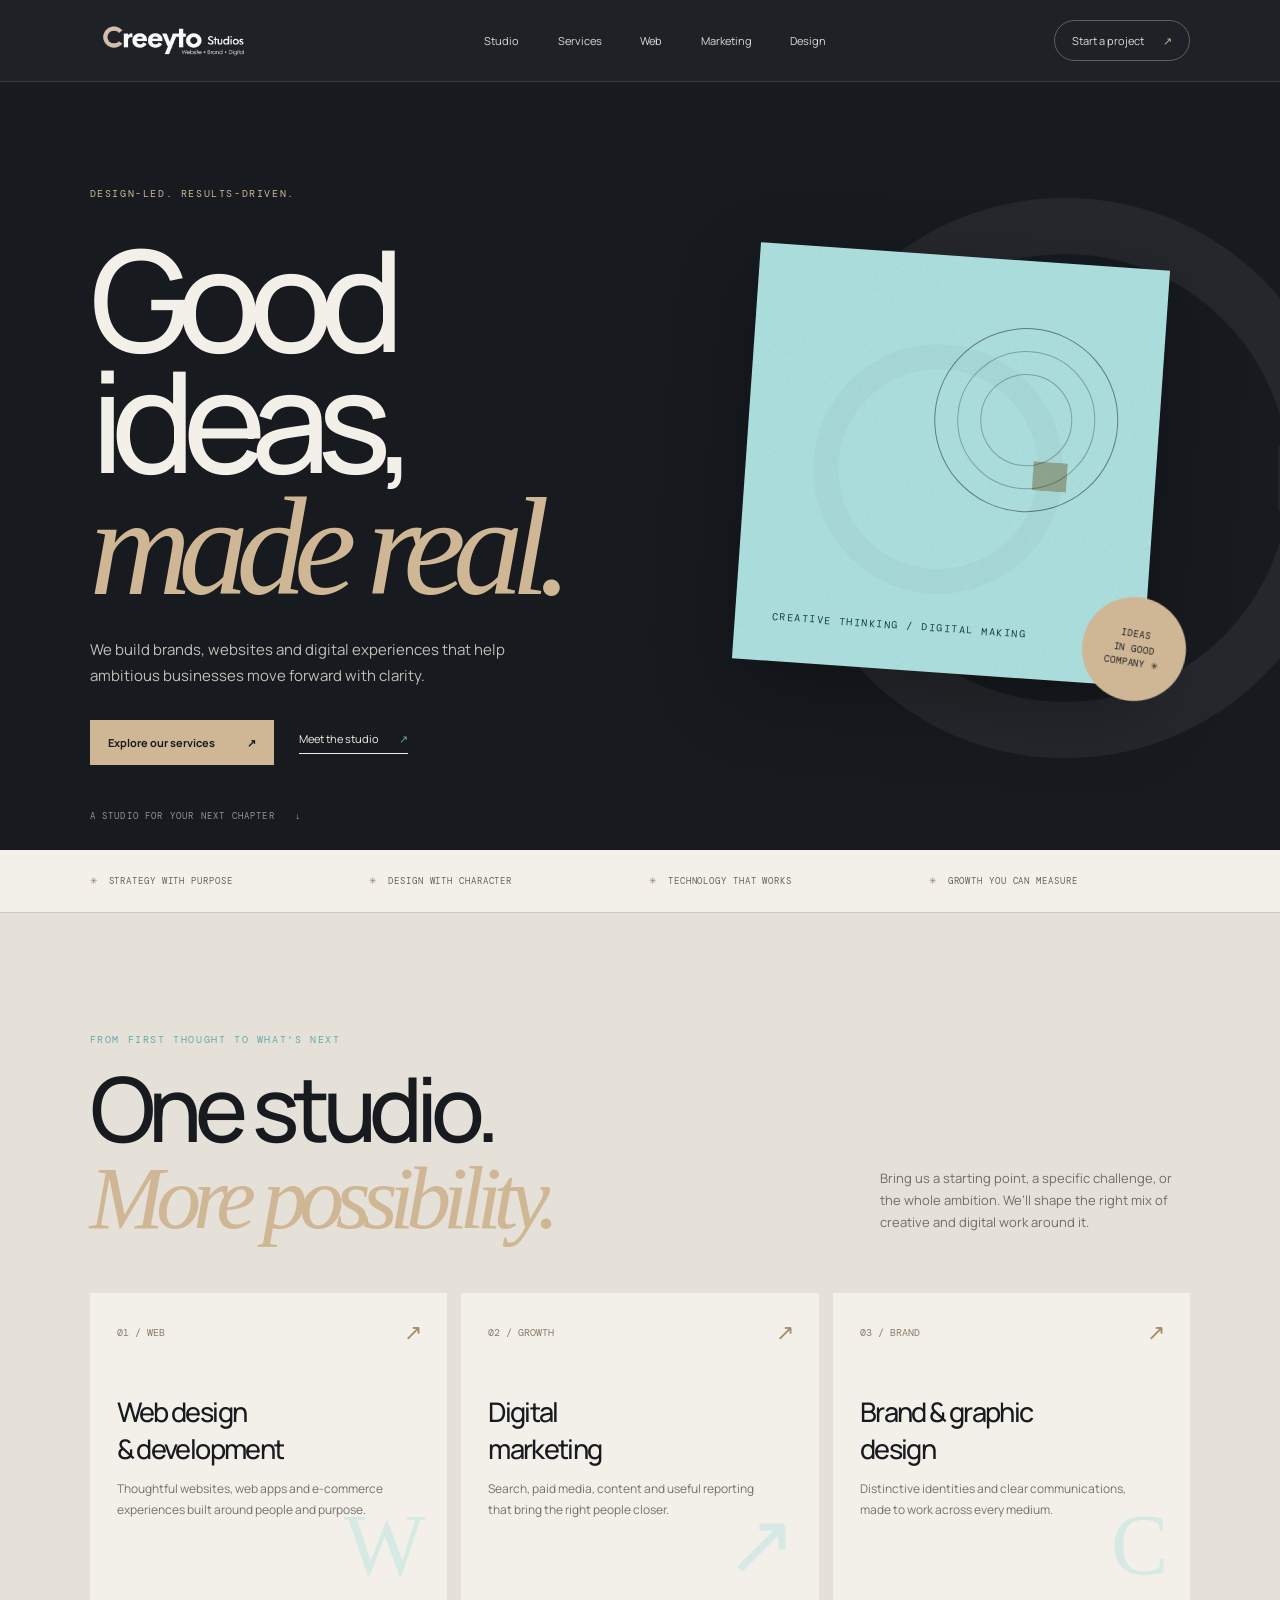
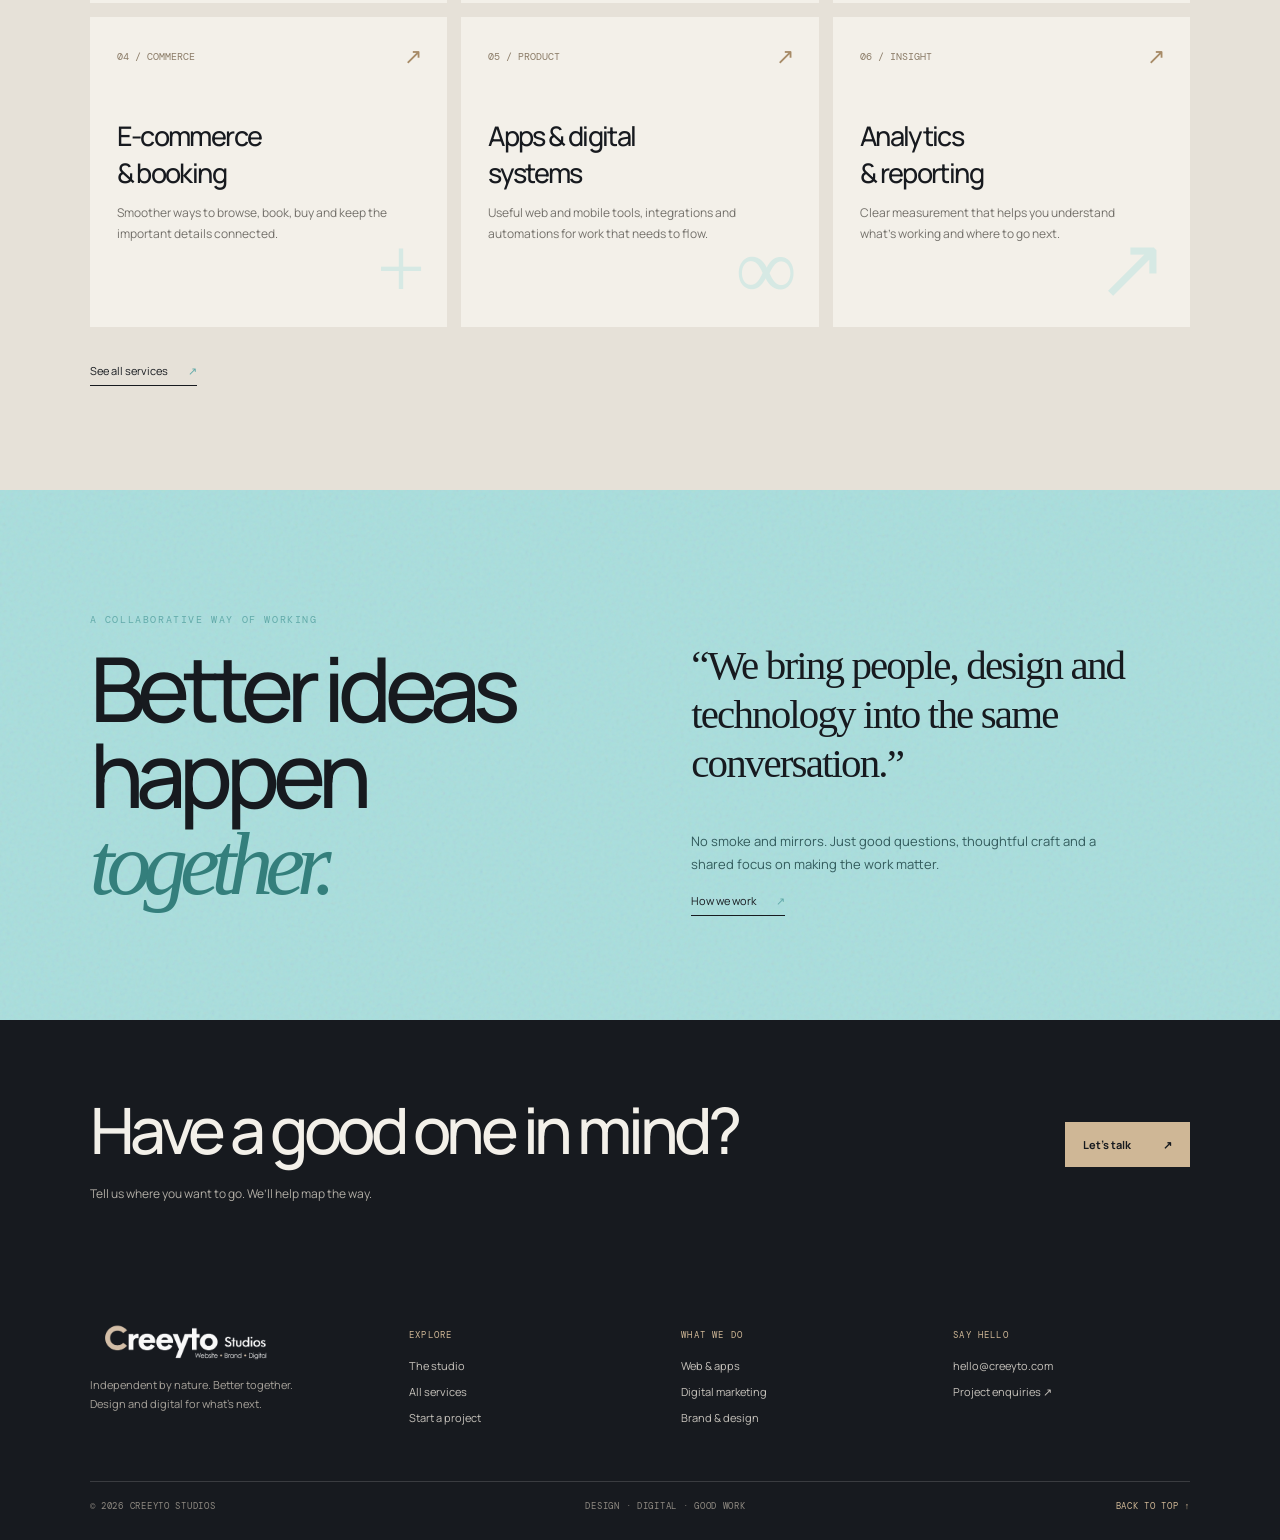
==== index.html @ 659b26ed "Add Creeyto multipage website" ====
<!doctype html>
<html lang="en">
<head>
  <meta charset="utf-8"><meta name="viewport" content="width=device-width, initial-scale=1"><meta name="theme-color" content="#171a1f">
  <meta name="description" content="Creeyto is an independent design and digital studio building brands, websites, apps and growth systems.">
  <title>Creeyto Studios — Design and digital, thoughtfully made</title>
  <link rel="stylesheet" href="site.css"><script src="site.js" defer></script>
</head>
<body>
  <header class="site-header">
    <a class="brand" href="index.html" aria-label="Creeyto Studios home"><img src="creeyto-wordmark.png" alt="Creeyto Studios — Website, Brand, Digital"></a>
    <nav class="desktop-nav" aria-label="Main navigation"><a href="studio.html">Studio</a><a href="services.html">Services</a><a href="web-design.html">Web</a><a href="digital-marketing.html">Marketing</a><a href="graphic-design.html">Design</a></nav>
    <a class="header-cta" href="contact.html">Start a project <span>↗</span></a>
    <button class="menu-toggle" aria-label="Open navigation" aria-expanded="false"><span></span><span></span></button>
  </header>
  <nav class="mobile-menu" aria-label="Mobile navigation" aria-hidden="true"><a href="studio.html">Studio <span>01</span></a><a href="services.html">Services <span>02</span></a><a href="web-design.html">Web <span>03</span></a><a href="digital-marketing.html">Marketing <span>04</span></a><a href="graphic-design.html">Design <span>05</span></a><a href="contact.html">Contact <span>↗</span></a></nav>
  <main>
    <section class="hero">
      <div class="hero-watermark" aria-hidden="true"><img src="creeyto-mark-crop.png" alt=""></div>
      <div class="hero-grid">
        <div class="reveal"><p class="eyebrow light">DESIGN-LED. RESULTS-DRIVEN.</p><h1>Good ideas,<br><em>made real.</em></h1><p class="hero-copy">We build brands, websites and digital experiences that help ambitious businesses move forward with clarity.</p><div class="hero-actions"><a class="button" href="services.html">Explore our services <span>↗</span></a><a class="text-link" href="studio.html">Meet the studio <span>↗</span></a></div></div>
        <div class="hero-art reveal" aria-label="Creeyto brand mark on a turquoise textured field"><div class="paper-card texture"><div class="paper-orbit"></div><img class="mark" src="creeyto-mark-crop.png" alt=""><span class="paper-caption">CREATIVE THINKING / DIGITAL MAKING</span></div><div class="hero-stamp">IDEAS<br>IN GOOD<br>COMPANY ✳</div></div>
      </div>
      <div class="scroll-note">A STUDIO FOR YOUR NEXT CHAPTER <span>↓</span></div>
    </section>
    <div class="trust-strip"><span>Strategy with purpose</span><span>Design with character</span><span>Technology that works</span><span>Growth you can measure</span></div>
    <section class="section services-preview">
      <div class="section-head reveal"><div><p class="eyebrow">FROM FIRST THOUGHT TO WHAT'S NEXT</p><h2 class="section-title">One studio.<br><em>More possibility.</em></h2></div><p>Bring us a starting point, a specific challenge, or the whole ambition. We’ll shape the right mix of creative and digital work around it.</p></div>
      <div class="service-cards">
        <a class="service-card reveal" href="web-design.html"><span class="number">01 / WEB</span><span class="arrow">↗</span><h3>Web design<br>&amp; development</h3><p>Thoughtful websites, web apps and e-commerce experiences built around people and purpose.</p><span class="mini-icon">W</span></a>
        <a class="service-card reveal" href="digital-marketing.html"><span class="number">02 / GROWTH</span><span class="arrow">↗</span><h3>Digital<br>marketing</h3><p>Search, paid media, content and useful reporting that bring the right people closer.</p><span class="mini-icon">↗</span></a>
        <a class="service-card reveal" href="graphic-design.html"><span class="number">03 / BRAND</span><span class="arrow">↗</span><h3>Brand &amp; graphic<br>design</h3><p>Distinctive identities and clear communications, made to work across every medium.</p><span class="mini-icon">C</span></a>
        <a class="service-card reveal" href="services.html#commerce"><span class="number">04 / COMMERCE</span><span class="arrow">↗</span><h3>E-commerce<br>&amp; booking</h3><p>Smoother ways to browse, book, buy and keep the important details connected.</p><span class="mini-icon">+</span></a>
        <a class="service-card reveal" href="services.html#apps"><span class="number">05 / PRODUCT</span><span class="arrow">↗</span><h3>Apps &amp; digital<br>systems</h3><p>Useful web and mobile tools, integrations and automations for work that needs to flow.</p><span class="mini-icon">∞</span></a>
        <a class="service-card reveal" href="services.html#analytics"><span class="number">06 / INSIGHT</span><span class="arrow">↗</span><h3>Analytics<br>&amp; reporting</h3><p>Clear measurement that helps you understand what’s working and where to go next.</p><span class="mini-icon">↗</span></a>
      </div>
      <div style="margin-top:32px"><a class="text-link" href="services.html">See all services <span>↗</span></a></div>
    </section>
    <section class="section aqua-band texture"><div class="shell band-grid"><div class="reveal"><p class="eyebrow">A COLLABORATIVE WAY OF WORKING</p><h2 class="section-title">Better ideas<br>happen <em>together.</em></h2></div><div class="reveal"><p class="band-quote">“We bring people, design and technology into the same conversation.”</p><p class="band-note">No smoke and mirrors. Just good questions, thoughtful craft and a shared focus on making the work matter.</p><a class="text-link" href="studio.html">How we work <span>↗</span></a></div></div></section>
    <section class="callout"><div><h2>Have a good one in mind?</h2><p>Tell us where you want to go. We’ll help map the way.</p></div><a class="button" href="contact.html">Let’s talk <span>↗</span></a></section>
  </main>
  <footer class="site-footer"><div class="footer-top"><div class="footer-brand"><a href="index.html"><img src="creeyto-wordmark.png" alt="Creeyto Studios"></a><p>Independent by nature. Better together. Design and digital for what’s next.</p></div><div class="footer-col"><h4>EXPLORE</h4><a href="studio.html">The studio</a><a href="services.html">All services</a><a href="contact.html">Start a project</a></div><div class="footer-col"><h4>WHAT WE DO</h4><a href="web-design.html">Web &amp; apps</a><a href="digital-marketing.html">Digital marketing</a><a href="graphic-design.html">Brand &amp; design</a></div><div class="footer-col"><h4>SAY HELLO</h4><a href="mailto:hello@creeyto.com">hello@creeyto.com</a><a href="contact.html">Project enquiries ↗</a></div></div><div class="footer-bottom"><span>© <span data-year></span> CREEYTO STUDIOS</span><span>DESIGN · DIGITAL · GOOD WORK</span><a href="#top" onclick="window.scrollTo({top:0,behavior:'smooth'});return false">BACK TO TOP ↑</a></div></footer>
</body>
</html>
---- site.css ----
@import url('https://fonts.googleapis.com/css2?family=DM+Mono:wght@400;500&family=Manrope:wght@400;500;600;700;800&display=swap');
:root{--ink:#171a1f;--sand:#cfb796;--aqua:#a9dedd;--aqua-deep:#62aaa9;--paper:#f3f0e9;--paper-dark:#e6e1d8;--muted:#858178;--line:rgba(23,26,31,.18);--display:'Neue Einstellung','Century Gothic',Gotham,Manrope,sans-serif;--mono:'DM Mono',monospace}
*{box-sizing:border-box}html{scroll-behavior:smooth}body{margin:0;background:var(--paper);color:var(--ink);font-family:var(--display);font-size:15px;-webkit-font-smoothing:antialiased}a{color:inherit;text-decoration:none}button,input,textarea,select{font:inherit}img{max-width:100%}.shell{width:min(1320px,86vw);margin:auto}.site-header{height:82px;padding:0 7vw;display:flex;align-items:center;justify-content:space-between;position:sticky;top:0;z-index:40;background:rgba(23,26,31,.97);color:var(--paper);border-bottom:1px solid rgba(255,255,255,.12);backdrop-filter:blur(14px)}.brand{display:flex;align-items:center;mix-blend-mode:screen}.brand img{display:block;width:clamp(140px,13vw,182px);height:auto}.desktop-nav{display:flex;gap:clamp(18px,3vw,44px);align-items:center}.desktop-nav a,.header-cta{font-size:11px;color:#dedbd4;transition:color .2s}.desktop-nav a:hover,.desktop-nav a[aria-current=page],.header-cta:hover{color:var(--aqua)}.header-cta{border:1px solid rgba(255,255,255,.28);border-radius:30px;padding:12px 17px}.header-cta span{color:var(--sand);margin-left:17px}.menu-toggle{display:none;border:0;background:none;color:white}.menu-toggle span{display:block;width:21px;height:1px;background:white;margin:6px}.mobile-menu{display:none}.eyebrow{font:10px var(--mono);letter-spacing:.16em;text-transform:uppercase;color:var(--aqua-deep)}.eyebrow.light{color:var(--sand)}.hero{min-height:740px;position:relative;overflow:hidden;background:var(--ink);color:var(--paper);display:grid;align-items:center;padding:95px 7vw 85px}.hero-grid{width:min(1320px,100%);margin:auto;display:grid;grid-template-columns:1.08fr .92fr;align-items:center;gap:4vw;position:relative;z-index:2}.hero h1{font-size:clamp(76px,11vw,150px);line-height:.86;letter-spacing:-.095em;font-weight:500;margin:38px 0 30px}.hero h1 em,.page-hero h1 em,.section-title em{font-family:Georgia,serif;font-weight:400;color:var(--sand);letter-spacing:-.09em}.hero-copy{max-width:455px;color:#c2beb7;font-size:15px;line-height:1.7}.hero-actions{display:flex;align-items:center;gap:25px;margin-top:32px}.button{display:inline-flex;align-items:center;justify-content:space-between;gap:32px;background:var(--sand);color:var(--ink);padding:15px 18px;font-size:11px;font-weight:700;transition:transform .25s,background .25s}.button:hover{transform:translateY(-3px);background:#ddc8aa}.button.dark{background:var(--ink);color:white}.button.dark:hover{background:#303840}.text-link{font-size:11px;border-bottom:1px solid currentColor;padding-bottom:7px}.text-link span{margin-left:18px;color:var(--aqua-deep)}.hero-art{height:490px;position:relative;display:grid;place-items:center}.paper-card{position:absolute;inset:6% 7% 9% 8%;background:var(--aqua);overflow:hidden;transform:rotate(4deg);box-shadow:0 28px 80px rgba(0,0,0,.28)}.paper-card:before,.texture:before{content:"";position:absolute;inset:0;pointer-events:none;opacity:.25;background-image:url("data:image/svg+xml,%3Csvg viewBox='0 0 180 180' xmlns='http://www.w3.org/2000/svg'%3E%3Cfilter id='n'%3E%3CfeTurbulence type='fractalNoise' baseFrequency='.78' numOctaves='4' stitchTiles='stitch'/%3E%3C/filter%3E%3Crect width='100%25' height='100%25' filter='url(%23n)' opacity='.4'/%3E%3C/svg%3E")}.paper-card .mark{position:absolute;width:76%;top:14%;left:11%;opacity:.92;mix-blend-mode:multiply}.paper-card .paper-caption{position:absolute;bottom:9%;left:9%;font:10px var(--mono);letter-spacing:.15em;color:#153d42}.paper-orbit{position:absolute;right:10%;top:16%;width:45%;aspect-ratio:1;border:1px solid rgba(23,26,31,.5);border-radius:50%}.paper-orbit:before,.paper-orbit:after{content:"";position:absolute;inset:12%;border:1px solid rgba(23,26,31,.3);border-radius:50%}.paper-orbit:after{inset:25%}.hero-stamp{position:absolute;right:1%;bottom:3%;background:var(--sand);color:var(--ink);width:104px;height:104px;border-radius:50%;display:grid;place-items:center;text-align:center;font:9px/1.6 var(--mono);letter-spacing:.09em;transform:rotate(9deg)}.hero-watermark{position:absolute;right:-12%;top:6%;width:min(56vw,700px);opacity:.06;mix-blend-mode:screen;pointer-events:none}.hero-watermark img{width:100%;display:block}.scroll-note{position:absolute;bottom:28px;left:7vw;font:9px var(--mono);letter-spacing:.13em;color:#96938c}.scroll-note span{color:var(--sand);margin-left:14px}.trust-strip{display:grid;grid-template-columns:repeat(4,1fr);border-bottom:1px solid var(--line);background:var(--paper);padding:25px 7vw;gap:18px}.trust-strip span{font:9px var(--mono);letter-spacing:.1em;text-transform:uppercase;color:#66635d}.trust-strip span:before{content:"✳";color:#9a7b58;margin-right:10px}.section{padding:110px 7vw}.section-head{display:flex;align-items:end;justify-content:space-between;gap:30px;margin-bottom:52px}.section-title{font-size:clamp(48px,7vw,92px);line-height:.96;letter-spacing:-.08em;font-weight:500;margin:19px 0 0}.section-head>p{max-width:310px;color:#706d66;font-size:13px;line-height:1.7;margin:0 0 8px}.services-preview{background:var(--paper-dark)}.service-cards{display:grid;grid-template-columns:repeat(3,1fr);gap:14px}.service-card{min-height:310px;padding:27px;background:var(--paper);position:relative;overflow:hidden;transition:transform .3s,background .3s}.service-card:hover{transform:translateY(-6px);background:#fff}.service-card .number{font:10px var(--mono);color:#8b7c68}.service-card h3{font-size:27px;font-weight:500;letter-spacing:-.06em;margin:52px 0 12px}.service-card p{font-size:12px;line-height:1.7;color:#74716b;max-width:280px}.service-card .arrow{position:absolute;right:25px;top:24px;font-size:22px;color:#a78b67}.service-card .mini-icon{position:absolute;right:22px;bottom:15px;font:86px Georgia,serif;color:rgba(169,222,221,.4);line-height:1}.aqua-band{background:var(--aqua);position:relative;overflow:hidden}.aqua-band.texture{isolation:isolate}.aqua-band .section-title em{color:#347f7c}.aqua-band .band-grid{display:grid;grid-template-columns:1fr 1fr;gap:8vw;align-items:center}.band-quote{font:clamp(24px,3.2vw,43px)/1.2 Georgia,serif;max-width:570px;letter-spacing:-.045em}.band-note{font-size:13px;line-height:1.8;max-width:420px;color:#325b5c}.page-hero{background:var(--ink);color:var(--paper);padding:105px 7vw 100px;position:relative;overflow:hidden}.page-hero-inner{width:min(1320px,100%);margin:auto;position:relative;z-index:2}.page-hero h1{font-size:clamp(58px,9vw,116px);line-height:.9;letter-spacing:-.09em;font-weight:500;margin:28px 0 26px;max-width:1000px}.page-hero p{max-width:590px;color:#c4c0b9;font-size:15px;line-height:1.75}.page-hero .hero-watermark{width:37vw;right:-5%;top:-12%}.page-hero .hero-watermark img{opacity:1}.crumb{font:9px var(--mono);letter-spacing:.1em;color:#aaa59d;margin-top:38px}.crumb a{color:var(--aqua)}.feature-grid{display:grid;grid-template-columns:1fr 1fr;gap:7vw;align-items:start}.feature-grid h2{font-size:clamp(35px,5vw,64px);font-weight:500;line-height:1;letter-spacing:-.075em;margin:0}.body-copy{font-size:14px;line-height:1.85;color:#64615b}.body-copy p{margin:0 0 19px}.values{display:grid;grid-template-columns:repeat(3,1fr);border-top:1px solid var(--line);margin-top:52px}.value{padding:22px 22px 10px 0}.value strong{display:block;font-size:20px;font-weight:500;letter-spacing:-.04em;margin-bottom:10px}.value p{font-size:11px;line-height:1.7;color:#77736d;margin:0}.service-index{border-top:1px solid var(--line)}.service-index-row{display:grid;grid-template-columns:60px 1fr 1fr 35px;gap:20px;align-items:center;padding:27px 0;border-bottom:1px solid var(--line);transition:padding .25s}.service-index-row:hover{padding-left:10px}.service-index-row .num{font:10px var(--mono);color:#99866b}.service-index-row h3{font-weight:500;font-size:28px;letter-spacing:-.06em;margin:0}.service-index-row p{font-size:11px;line-height:1.6;color:#77736c;max-width:300px;margin:0}.service-index-row .arrow{font-size:20px;color:#a78b67}.detail-grid{display:grid;grid-template-columns:1fr 1fr;gap:8vw}.detail-list{list-style:none;padding:0;margin:0;border-top:1px solid var(--line)}.detail-list li{display:flex;justify-content:space-between;gap:20px;padding:17px 0;border-bottom:1px solid var(--line);font-size:13px}.detail-list li span:last-child{color:#9c8467}.callout{background:var(--ink);color:var(--paper);padding:66px 7vw;display:flex;justify-content:space-between;align-items:center;gap:35px}.callout h2{font-size:clamp(34px,5vw,64px);font-weight:500;letter-spacing:-.07em;margin:0}.callout p{font-size:12px;color:#b1ada5;margin:12px 0 0}.contact-grid{display:grid;grid-template-columns:.8fr 1.2fr;gap:10vw}.contact-info h2{font-size:clamp(45px,6vw,76px);line-height:.95;letter-spacing:-.08em;font-weight:500;margin:28px 0}.contact-info p{font-size:13px;line-height:1.75;color:#706d66;max-width:360px}.contact-detail{display:block;padding:17px 0;border-top:1px solid var(--line);font-size:12px}.contact-detail small{display:block;font:9px var(--mono);color:#8c857a;letter-spacing:.1em;margin-bottom:8px}.contact-form{padding:35px;background:#fff}.form-row{display:grid;grid-template-columns:1fr 1fr;gap:20px}.contact-form label{display:block;font:9px var(--mono);letter-spacing:.1em;text-transform:uppercase;color:#77736b;margin-bottom:22px}.contact-form input,.contact-form textarea,.contact-form select{display:block;width:100%;border:0;border-bottom:1px solid #d5d0c7;background:transparent;border-radius:0;outline:0;padding:12px 0;color:var(--ink);font:13px var(--display);margin-top:7px}.contact-form input:focus,.contact-form textarea:focus,.contact-form select:focus{border-color:#4c9392}.contact-form textarea{resize:vertical}.contact-form .button{width:100%;border:0;cursor:pointer;margin-top:8px}.form-status{font-size:12px;min-height:16px;color:#3f7053}.form-status.error{color:#a44836}.form-hint{font:9px/1.6 var(--mono);color:#928b80;margin:13px 0 0}.site-footer{background:var(--ink);color:var(--paper);padding:56px 7vw 28px}.footer-top{display:grid;grid-template-columns:1.2fr 1fr 1fr 1fr;gap:35px;padding-bottom:45px}.footer-brand img{width:190px;mix-blend-mode:screen}.footer-brand p{font-size:11px;color:#a9a49c;line-height:1.7;max-width:220px}.footer-col h4{font:9px var(--mono);letter-spacing:.13em;color:var(--sand);font-weight:400;margin:5px 0 17px}.footer-col a{display:block;font-size:11px;color:#c8c4bd;margin:11px 0}.footer-col a:hover{color:var(--aqua)}.footer-bottom{display:flex;justify-content:space-between;border-top:1px solid rgba(255,255,255,.15);padding-top:18px;font:9px var(--mono);letter-spacing:.08em;color:#8f8a82}.footer-bottom a{color:var(--sand)}.reveal{opacity:0;transform:translateY(24px);transition:opacity .7s ease,transform .7s ease}.reveal.is-visible{opacity:1;transform:translateY(0)}.service-card:nth-child(2){transition-delay:.08s}.service-card:nth-child(3){transition-delay:.16s}.service-card:nth-child(4){transition-delay:.24s}.service-card:nth-child(5){transition-delay:.32s}.service-card:nth-child(6){transition-delay:.4s}
@media(max-width:850px){.desktop-nav,.header-cta{display:none}.menu-toggle{display:block;z-index:42}.mobile-menu{display:flex;position:fixed;inset:0;z-index:39;background:var(--ink);color:var(--paper);padding:100px 8vw 40px;flex-direction:column;justify-content:center;gap:0;transform:translateY(-105%);transition:transform .5s cubic-bezier(.77,0,.18,1)}.mobile-menu.open{transform:translateY(0)}.mobile-menu a{font-size:clamp(30px,8vw,51px);letter-spacing:-.06em;padding:15px 0;border-bottom:1px solid #393a3d}.mobile-menu a span{float:right;font:10px var(--mono);color:var(--sand);margin-top:13px}.hero{padding:80px 7vw 90px;min-height:900px;align-items:start}.hero-grid{grid-template-columns:1fr;gap:15px}.hero h1{font-size:clamp(74px,15vw,125px);margin:32px 0 23px}.hero-art{height:370px;width:min(600px,100%);margin:0 auto}.hero-copy{max-width:530px}.scroll-note{bottom:23px}.trust-strip{grid-template-columns:1fr 1fr}.section{padding:82px 7vw}.section-head{align-items:start;flex-direction:column;margin-bottom:34px}.section-head>p{max-width:500px}.service-cards{grid-template-columns:1fr 1fr}.service-card{min-height:280px}.aqua-band .band-grid,.feature-grid,.detail-grid,.contact-grid{grid-template-columns:1fr;gap:35px}.page-hero{padding:80px 7vw}.page-hero h1{font-size:clamp(58px,12vw,95px)}.service-index-row{grid-template-columns:35px 1fr 30px;gap:13px}.service-index-row p{grid-column:2;grid-row:2}.service-index-row .arrow{grid-column:3;grid-row:1}.values{gap:18px}.footer-top{grid-template-columns:1fr 1fr}.callout{align-items:flex-start;flex-direction:column}}
@media(max-width:520px){.site-header{height:70px;padding:0 6vw}.brand img{width:145px}.hero{min-height:840px;padding-top:77px}.hero h1{font-size:clamp(65px,15vw,88px)}.hero-art{height:295px}.hero-stamp{width:82px;height:82px;font-size:8px}.paper-card .mark{width:88%;left:7%;top:20%}.trust-strip{padding:20px 7vw;gap:16px}.trust-strip span{font-size:8px}.section-title{font-size:55px}.service-cards{grid-template-columns:1fr}.service-card{min-height:260px}.service-card h3{margin-top:35px}.page-hero{padding-top:68px;padding-bottom:70px}.page-hero h1{font-size:58px}.page-hero .hero-watermark{width:62vw;top:4%;right:-22%}.values{grid-template-columns:1fr}.value{padding:17px 0;border-bottom:1px solid var(--line)}.form-row{grid-template-columns:1fr;gap:0}.contact-form{padding:25px}.footer-top{grid-template-columns:1fr 1fr;gap:24px}.footer-brand{grid-column:1/-1}.footer-brand img{width:170px}.footer-bottom{gap:15px;font-size:8px}.callout{padding:50px 7vw}}
@media(prefers-reduced-motion:reduce){*,*::before,*::after{scroll-behavior:auto!important;animation-duration:.01ms!important;animation-iteration-count:1!important;transition-duration:.01ms!important}.reveal{opacity:1;transform:none}}
/* AJAX enquiry states */
.contact-form .form-trap{position:absolute!important;left:-9999px!important;width:1px;height:1px;overflow:hidden}.contact-form.is-submitted> :not(.form-success){display:none!important}.form-success{padding:30px 0}.form-success h3{font-size:clamp(42px,6vw,68px);font-weight:500;letter-spacing:-.08em;margin:20px 0 10px}.form-success>p:not(.eyebrow){font-size:13px;line-height:1.7;color:#706d66;margin:0 0 25px}.contact-form button:disabled{opacity:.58;cursor:wait}
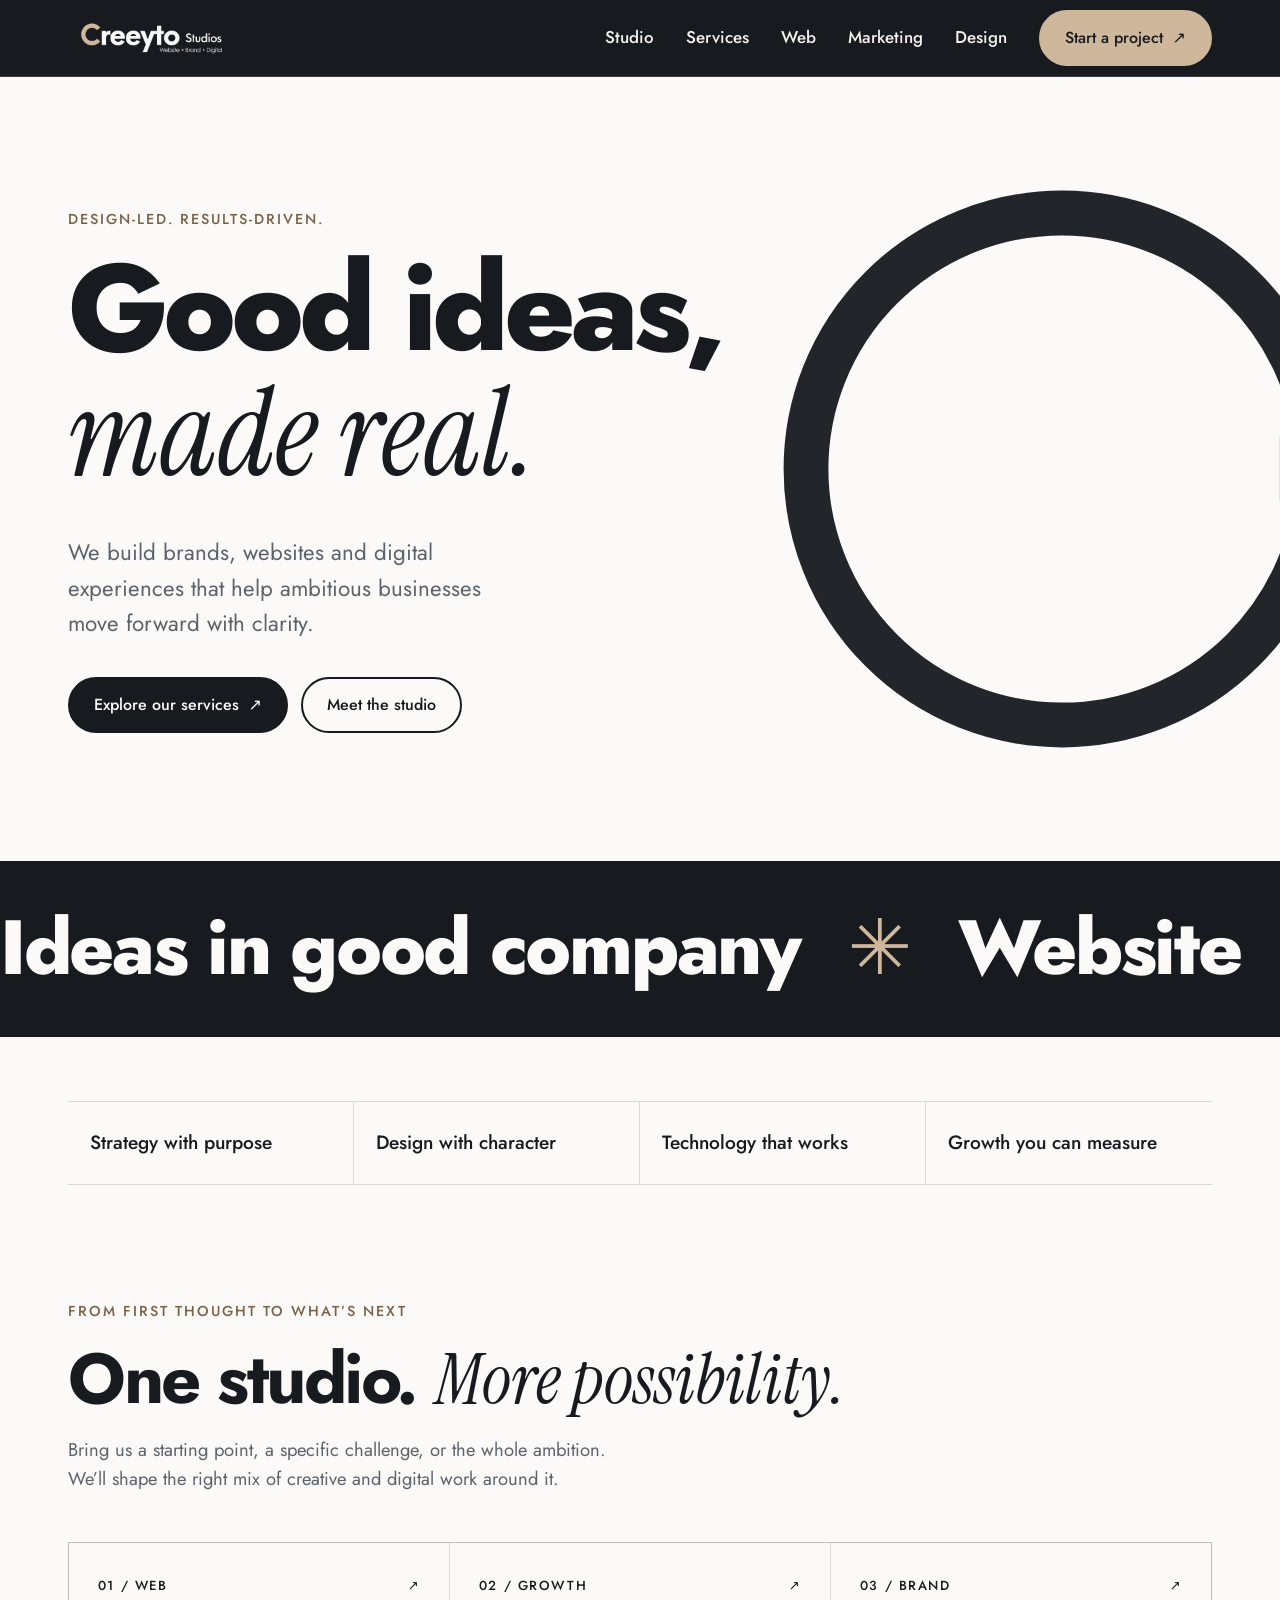
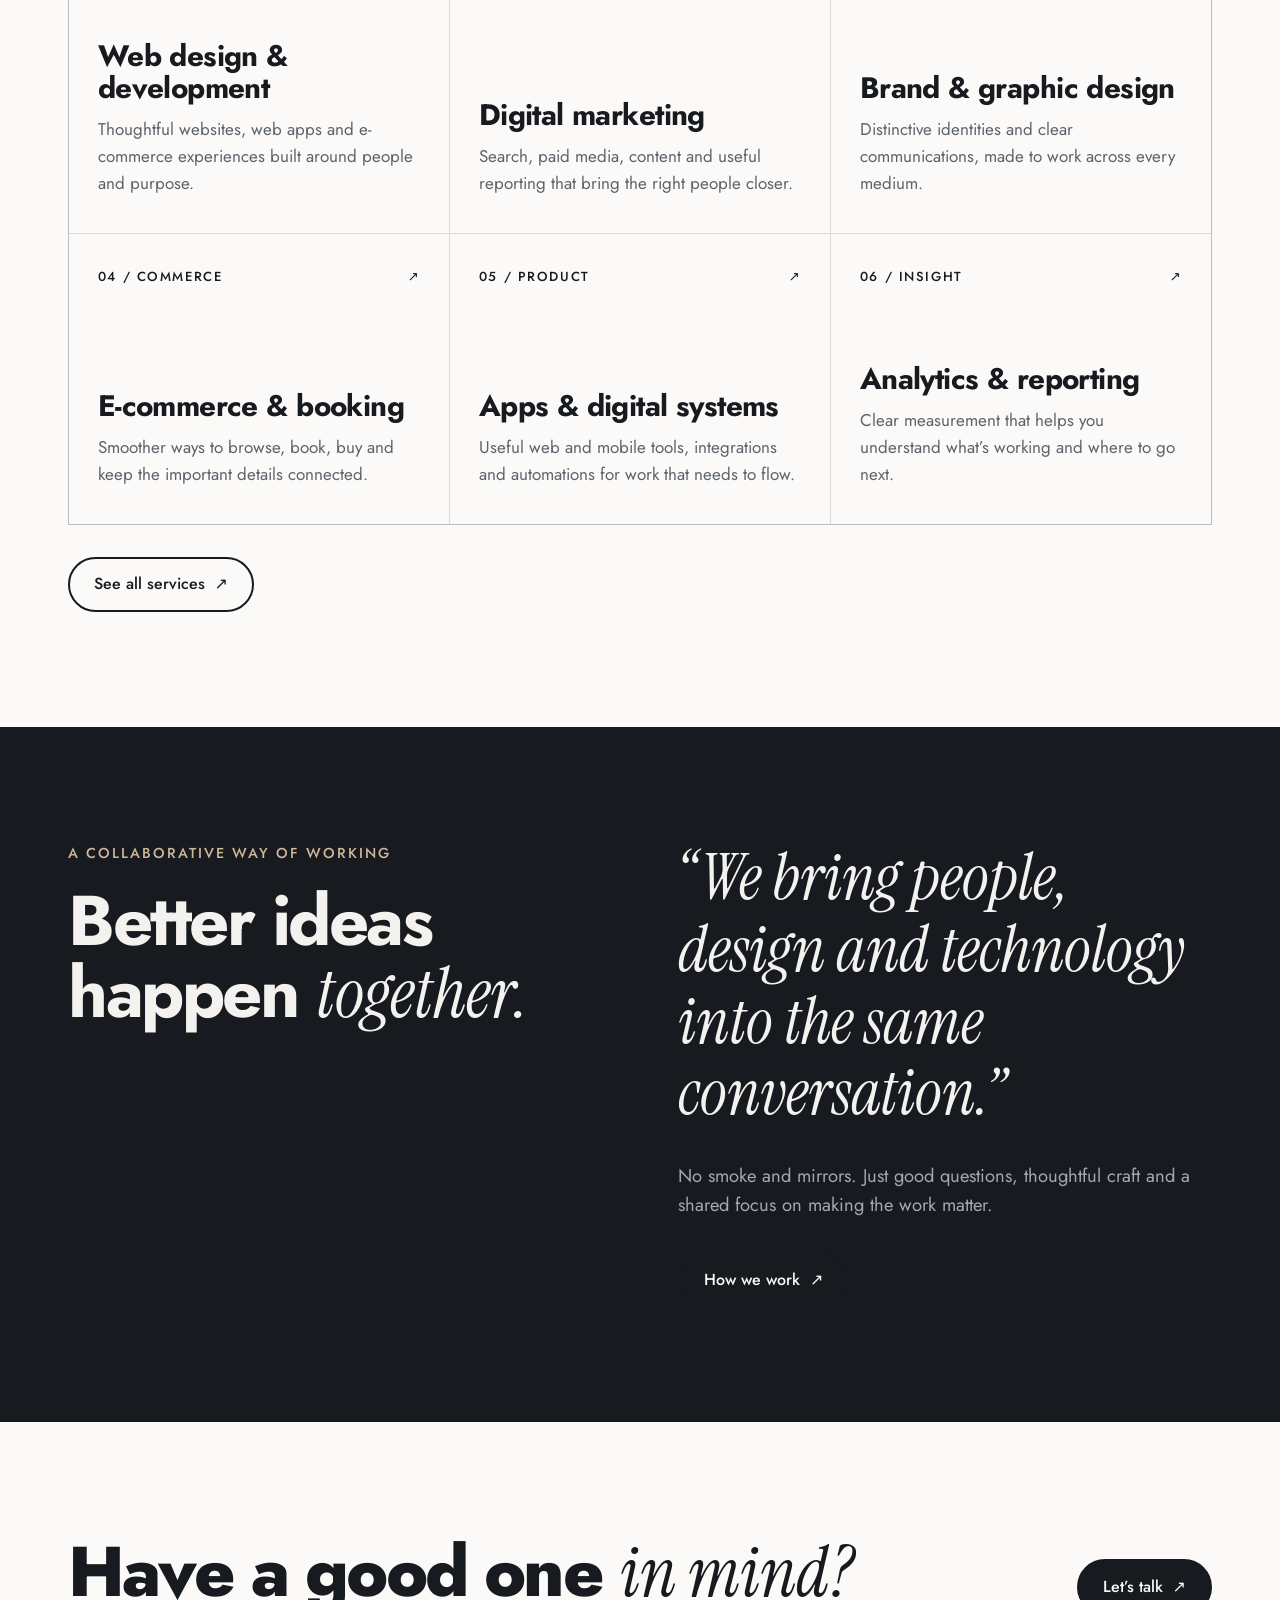
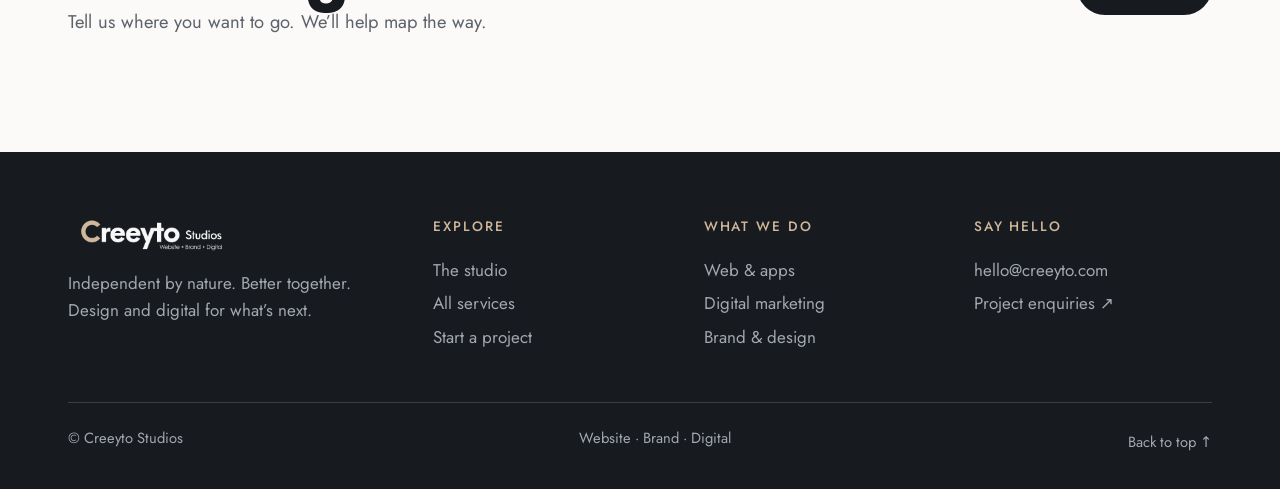
==== commit a66d94d9: "Replace homepage with supplied studio design" ====
--- a/index.html
+++ b/index.html
@@ -1,44 +1,192 @@
 <!doctype html>
 <html lang="en">
 <head>
-  <meta charset="utf-8"><meta name="viewport" content="width=device-width, initial-scale=1"><meta name="theme-color" content="#171a1f">
-  <meta name="description" content="Creeyto is an independent design and digital studio building brands, websites, apps and growth systems.">
-  <title>Creeyto Studios — Design and digital, thoughtfully made</title>
-  <link rel="stylesheet" href="site.css"><script src="site.js" defer></script>
+<meta charset="utf-8"><meta name="viewport" content="width=device-width, initial-scale=1, viewport-fit=cover">
+<meta name="theme-color" content="#171a1f"><meta name="description" content="Creeyto is an independent design and digital studio building brands, websites, apps and growth systems.">
+<title>Creeyto Studios — Design and digital, thoughtfully made</title>
+<link rel="preconnect" href="https://fonts.googleapis.com"><link rel="preconnect" href="https://fonts.gstatic.com" crossorigin>
+<link href="https://fonts.googleapis.com/css2?family=Instrument+Serif:ital@0;1&family=Jost:wght@300;400;500;700;800&display=swap" rel="stylesheet">
+<script>document.documentElement.classList.add('js')</script>
+<style>
+:root{
+  --bg:#fbfaf8;--ink:#171a1f;--muted:#5d636b;--card:#f0ece5;--line:rgba(23,26,31,.14);--sand:#cfb79c;--sand-ink:#7a6247;
+  --f:'Neue Einstellung','Century Gothic','CenturyGotham','Gotham','Jost',system-ui,sans-serif;--s:'Instrument Serif','Georgia','Times New Roman',serif;
+  box-sizing:border-box;padding-top:env(safe-area-inset-top,0px);padding-bottom:env(safe-area-inset-bottom,0px)
+}
+@media (prefers-color-scheme:dark){:root:not([data-theme="light"]){--bg:#13161a;--ink:#f4f2ee;--muted:#a3a8b0;--card:#1c2027;--line:rgba(244,242,238,.16);--sand-ink:#cfb79c}}
+:root[data-theme="dark"]{--bg:#13161a;--ink:#f4f2ee;--muted:#a3a8b0;--card:#1c2027;--line:rgba(244,242,238,.16);--sand-ink:#cfb79c}
+html{scroll-padding-top:env(safe-area-inset-top,0px)}
+*,*::before,*::after{box-sizing:border-box}
+body{margin:0;background:var(--bg);color:var(--ink);font:400 1.0625rem/1.6 var(--f);-webkit-font-smoothing:antialiased;overflow-x:hidden}
+body::before{content:"";position:fixed;inset:0 0 auto;height:env(safe-area-inset-top,0px);background:var(--bg);z-index:60}
+a{color:inherit;text-decoration:none}
+:focus-visible{outline:3px solid var(--sand);outline-offset:3px}
+.w{max-width:1240px;margin:0 auto;padding:0 clamp(1.25rem,4vw,3rem)}
+em,.it{font-family:var(--s);font-style:italic;font-weight:400;letter-spacing:0}
+.eb{font-size:.9rem;font-weight:500;letter-spacing:.14em;text-transform:uppercase;color:var(--sand-ink);margin:0 0 1.25rem}
+
+/* header */
+header{position:sticky;top:env(safe-area-inset-top,0px);z-index:50;background:color-mix(in srgb,var(--bg) 82%,transparent);backdrop-filter:blur(14px);-webkit-backdrop-filter:blur(14px);border-bottom:1px solid var(--line)}
+header .w{display:flex;align-items:center;justify-content:space-between;height:76px}
+.logo{font-weight:800;font-size:1.65rem;letter-spacing:-.03em;display:flex;align-items:baseline;gap:.45rem}
+.logo b{color:var(--sand)}.logo small{font-size:.9rem;font-weight:500;letter-spacing:0}
+nav{display:flex;gap:2rem;align-items:center}
+nav a{position:relative;font-weight:500;padding:.3rem 0}
+nav a:not(.cta)::after{content:"";position:absolute;left:0;bottom:0;height:2px;width:100%;background:var(--sand);transform:scaleX(0);transform-origin:left;transition:transform .35s}
+nav a:not(.cta):hover::after,nav a.on::after{transform:scaleX(1)}
+.cta,.btn{display:inline-flex;align-items:center;gap:.6rem;background:var(--ink);color:var(--bg);padding:.8rem 1.5rem;border-radius:999px;font-weight:500;border:2px solid var(--ink);transition:background .3s,color .3s,border-color .3s,gap .3s;cursor:pointer;font-family:inherit;font-size:1rem}
+.cta:hover,.btn:hover{background:var(--sand);border-color:var(--sand);color:#171a1f;gap:.95rem}
+.btn.o{background:transparent;color:var(--ink)}.btn.o:hover{background:var(--sand);color:#171a1f}
+.burger{display:none;background:none;border:0;color:var(--ink);font:inherit;font-weight:500;cursor:pointer;padding:.5rem}
+
+/* pages */
+.page{display:none}.page.active{display:block;animation:pg .7s cubic-bezier(.2,.7,.2,1)}
+@keyframes pg{from{opacity:0;transform:translateY(24px)}to{opacity:1;transform:none}}
+.js .r{opacity:0;transform:translateY(34px);transition:opacity .9s cubic-bezier(.2,.7,.2,1) var(--d,0s),transform .9s cubic-bezier(.2,.7,.2,1) var(--d,0s)}
+.js .r.in{opacity:1;transform:none}
+
+/* hero */
+.hero{position:relative;overflow:hidden;padding:clamp(3rem,9vw,7.5rem) 0 clamp(4rem,9vw,7rem)}
+h1{font-size:clamp(3rem,9.5vw,8.2rem);line-height:.95;letter-spacing:-.04em;font-weight:800;margin:0 0 2rem}
+h1 .ln{display:block;overflow:hidden;padding-bottom:.08em}
+h1 .ln>span{display:block;transform:translateY(110%);animation:up 1.1s cubic-bezier(.2,.8,.2,1) forwards}
+h1 .ln:nth-child(2)>span{animation-delay:.18s}
+@keyframes up{to{transform:none}}
+.lede{font-size:clamp(1.1rem,2vw,1.4rem);max-width:36ch;color:var(--muted);margin:0 0 2.2rem}
+.acts{display:flex;gap:.8rem;flex-wrap:wrap}
+.orb{position:absolute;right:-8vw;top:50%;width:min(52vw,640px);aspect-ratio:1;transform:translateY(-50%);color:var(--ink);opacity:.95;pointer-events:none}
+.orb .ring{stroke-dasharray:1;stroke-dashoffset:1;animation:draw 2.4s .3s ease forwards}
+@keyframes draw{to{stroke-dashoffset:0}}
+.orb .sq{transform-origin:100px 100px;animation:spin 18s linear infinite}
+@keyframes spin{to{transform:rotate(360deg)}}
+.hero .w{position:relative;z-index:1}
+
+/* marquee */
+.mq{background:var(--ink);color:var(--bg);overflow:hidden;padding:1.6rem 0;border-block:1px solid var(--line)}
+.mq div{display:flex;width:max-content;animation:mq 28s linear infinite}
+.mq span{font-size:clamp(2.4rem,6vw,5rem);font-weight:800;letter-spacing:-.03em;white-space:nowrap;padding-right:3rem}
+.mq span i{color:var(--sand);font-style:normal;margin-left:3rem}
+@keyframes mq{to{transform:translateX(-50%)}}
+.mq:hover div{animation-play-state:paused}
+
+/* sections */
+section.s{padding:clamp(4rem,9vw,7.5rem) 0}
+h2{font-size:clamp(2.2rem,5.5vw,4.4rem);line-height:1.02;letter-spacing:-.035em;font-weight:700;margin:0 0 1.2rem;max-width:18ch}
+.sub{color:var(--muted);max-width:50ch;font-size:1.15rem;margin:0 0 3rem}
+.pil{display:grid;grid-template-columns:repeat(4,1fr);border-block:1px solid var(--line)}
+.pil p{margin:0;padding:1.6rem 1.4rem;font-size:1.2rem;font-weight:500;border-right:1px solid var(--line);transition:background .35s}
+.pil p:last-child{border:0}.pil p:hover{background:var(--card)}
+
+.grid{display:grid;grid-template-columns:repeat(3,1fr);gap:1px;background:var(--line);border:1px solid var(--line)}
+.card{position:relative;background:var(--bg);padding:2rem 1.8rem 2.2rem;min-height:290px;display:flex;flex-direction:column;overflow:hidden;transition:color .4s}
+.card::before{content:"";position:absolute;inset:0;background:var(--sand);transform:translateY(101%);transition:transform .5s cubic-bezier(.2,.8,.2,1);z-index:0}
+.card:hover::before{transform:none}.card:hover{color:#171a1f}.card:hover p{color:#171a1f}
+.card>*{position:relative;z-index:1}
+.card small{font-weight:500;letter-spacing:.12em;text-transform:uppercase;font-size:.82rem;display:flex;justify-content:space-between}
+.card h3{font-size:1.85rem;line-height:1.1;letter-spacing:-.02em;margin:auto 0 .7rem;font-weight:700;padding-top:2.5rem}
+.card p{margin:0;color:var(--muted);transition:color .4s}
+.card .ar{transition:transform .4s}.card:hover .ar{transform:translate(4px,-4px) rotate(8deg)}
+
+.band{background:#171a1f;color:#f4f2ee}
+.band .eb{color:var(--sand)}.band .sub{color:#a3a8b0}
+.q{font-family:var(--s);font-style:italic;font-size:clamp(2rem,5vw,4rem);line-height:1.12;max-width:22ch;margin:0 0 2rem}
+.cols{display:grid;grid-template-columns:1fr 1fr;gap:clamp(2rem,6vw,5rem);align-items:start}
+.vals{list-style:none;margin:0;padding:0}
+.vals li{display:flex;justify-content:space-between;align-items:baseline;padding:1.1rem 0;border-top:1px solid var(--line);font-size:clamp(1.6rem,3.5vw,2.6rem);font-weight:700;letter-spacing:-.02em;transition:padding .4s,color .4s}
+.vals li:last-child{border-bottom:1px solid var(--line)}
+.vals li:hover{padding-left:1rem;color:var(--sand-ink)}
+.vals span{font-size:1rem;font-weight:400;color:var(--muted);max-width:26ch;text-align:right}
+.tags{list-style:none;padding:0;margin:1.5rem 0 0;display:flex;flex-wrap:wrap;gap:.55rem}
+.tags li{border:1px solid var(--line);border-radius:999px;padding:.35rem 1rem;font-size:.97rem;transition:background .3s,color .3s}
+.tags li:hover{background:var(--sand);color:#171a1f;border-color:var(--sand)}
+.steps{display:grid;grid-template-columns:repeat(4,1fr);gap:1.5rem;counter-reset:st}
+.steps div{border-top:2px solid var(--ink);padding-top:1.2rem}
+.steps div::before{counter-increment:st;content:"0" counter(st);font-family:var(--s);font-style:italic;font-size:2rem;color:var(--sand-ink);display:block}
+.steps h4{margin:.2rem 0 .4rem;font-size:1.3rem}.steps p{margin:0;color:var(--muted)}
+.ph{padding:clamp(3rem,8vw,6rem) 0 2rem}
+.ph h1{font-size:clamp(2.8rem,8vw,6.5rem);max-width:14ch}
+.big{font-size:clamp(2.6rem,8vw,7rem);font-weight:800;letter-spacing:-.04em;line-height:.98;margin:0 0 2rem}
+
+/* contact */
+form{display:grid;gap:1.2rem}
+label{display:grid;gap:.4rem;font-weight:500}
+input,select,textarea{font:inherit;color:var(--ink);background:transparent;border:0;border-bottom:2px solid var(--line);padding:.7rem 0;border-radius:0;transition:border-color .3s}
+select option{color:#171a1f}
+.fld{display:grid;gap:.4rem}.fld>label{font-weight:500}
+.ph2{display:grid;grid-template-columns:minmax(150px,200px) 1fr;gap:1rem}
+@media (max-width:480px){.ph2{grid-template-columns:1fr}}
+input:focus,select:focus,textarea:focus{outline:0;border-color:var(--sand)}
+address{font-style:normal;font-size:1.2rem;line-height:1.9}
+address a{border-bottom:2px solid var(--sand)}
+
+footer{background:#171a1f;color:#f4f2ee;padding:4rem 0 2rem}
+footer .f{display:grid;grid-template-columns:1.4fr 1fr 1fr 1fr;gap:2rem}
+footer h5{margin:0 0 1rem;font-size:.85rem;letter-spacing:.14em;text-transform:uppercase;color:var(--sand);font-weight:500}
+footer a{display:block;color:#a3a8b0;padding:.2rem 0;transition:color .25s}footer a:hover{color:var(--sand)}
+footer .logo{color:#f4f2ee;margin-bottom:1rem}
+footer .ft{display:flex;justify-content:space-between;flex-wrap:wrap;gap:.5rem;margin-top:3rem;padding-top:1.5rem;border-top:1px solid rgba(244,242,238,.16);color:#a3a8b0;font-size:.92rem}
+
+@media (max-width:860px){
+  .burger{display:block}
+  nav{position:fixed;inset:calc(76px + env(safe-area-inset-top,0px)) 0 auto;background:var(--bg);flex-direction:column;align-items:flex-start;padding:1.5rem clamp(1.25rem,4vw,3rem) 2rem;gap:1.1rem;border-bottom:1px solid var(--line);transform:translateY(-130%);transition:transform .45s cubic-bezier(.2,.8,.2,1);z-index:-1}
+  nav.open{transform:none}
+  nav a{font-size:1.4rem}
+  .grid,.cols,.pil,.steps,footer .f{grid-template-columns:1fr}
+  .pil p{border-right:0;border-bottom:1px solid var(--line)}
+  .orb{opacity:.18;right:-30vw;width:90vw}
+  .vals li{flex-direction:column;gap:.3rem}.vals span{text-align:left}
+}
+@media (prefers-reduced-motion:reduce){
+  *,*::before,*::after{animation-duration:.01ms!important;animation-iteration-count:1!important;transition-duration:.01ms!important}
+  .js .r{opacity:1;transform:none}h1 .ln>span{transform:none}.orb .ring{stroke-dashoffset:0}
+}
+
+/* Homepage refinements */
+header{background:#171a1f;color:#f4f2ee;border-color:rgba(244,242,238,.16)}
+header nav a{color:#f4f2ee}
+header nav .cta{background:#cfb79c;border-color:#cfb79c;color:#171a1f}
+header nav .cta:hover{background:#171a1f;color:#cfb79c}
+header .burger{color:#f4f2ee}
+header nav.open{background:#171a1f;color:#f4f2ee}
+.logo img{width:clamp(145px,13vw,180px);height:auto;display:block}
+.hero{min-height:570px}
+.hero .w{padding-top:1rem;padding-bottom:1rem}
+.home-cta{padding:clamp(4rem,9vw,7rem) 0}
+.home-cta .w{display:flex;justify-content:space-between;align-items:center;gap:2rem}
+.home-cta h2{font-size:clamp(2.3rem,5.5vw,4.4rem);max-width:15ch;margin:0}
+footer .w{max-width:1240px}
+@media(max-width:860px){.home-cta .w{align-items:flex-start;flex-direction:column}}
+</style>
 </head>
 <body>
-  <header class="site-header">
-    <a class="brand" href="index.html" aria-label="Creeyto Studios home"><img src="creeyto-wordmark.png" alt="Creeyto Studios — Website, Brand, Digital"></a>
-    <nav class="desktop-nav" aria-label="Main navigation"><a href="studio.html">Studio</a><a href="services.html">Services</a><a href="web-design.html">Web</a><a href="digital-marketing.html">Marketing</a><a href="graphic-design.html">Design</a></nav>
-    <a class="header-cta" href="contact.html">Start a project <span>↗</span></a>
-    <button class="menu-toggle" aria-label="Open navigation" aria-expanded="false"><span></span><span></span></button>
-  </header>
-  <nav class="mobile-menu" aria-label="Mobile navigation" aria-hidden="true"><a href="studio.html">Studio <span>01</span></a><a href="services.html">Services <span>02</span></a><a href="web-design.html">Web <span>03</span></a><a href="digital-marketing.html">Marketing <span>04</span></a><a href="graphic-design.html">Design <span>05</span></a><a href="contact.html">Contact <span>↗</span></a></nav>
-  <main>
-    <section class="hero">
-      <div class="hero-watermark" aria-hidden="true"><img src="creeyto-mark-crop.png" alt=""></div>
-      <div class="hero-grid">
-        <div class="reveal"><p class="eyebrow light">DESIGN-LED. RESULTS-DRIVEN.</p><h1>Good ideas,<br><em>made real.</em></h1><p class="hero-copy">We build brands, websites and digital experiences that help ambitious businesses move forward with clarity.</p><div class="hero-actions"><a class="button" href="services.html">Explore our services <span>↗</span></a><a class="text-link" href="studio.html">Meet the studio <span>↗</span></a></div></div>
-        <div class="hero-art reveal" aria-label="Creeyto brand mark on a turquoise textured field"><div class="paper-card texture"><div class="paper-orbit"></div><img class="mark" src="creeyto-mark-crop.png" alt=""><span class="paper-caption">CREATIVE THINKING / DIGITAL MAKING</span></div><div class="hero-stamp">IDEAS<br>IN GOOD<br>COMPANY ✳</div></div>
-      </div>
-      <div class="scroll-note">A STUDIO FOR YOUR NEXT CHAPTER <span>↓</span></div>
-    </section>
-    <div class="trust-strip"><span>Strategy with purpose</span><span>Design with character</span><span>Technology that works</span><span>Growth you can measure</span></div>
-    <section class="section services-preview">
-      <div class="section-head reveal"><div><p class="eyebrow">FROM FIRST THOUGHT TO WHAT'S NEXT</p><h2 class="section-title">One studio.<br><em>More possibility.</em></h2></div><p>Bring us a starting point, a specific challenge, or the whole ambition. We’ll shape the right mix of creative and digital work around it.</p></div>
-      <div class="service-cards">
-        <a class="service-card reveal" href="web-design.html"><span class="number">01 / WEB</span><span class="arrow">↗</span><h3>Web design<br>&amp; development</h3><p>Thoughtful websites, web apps and e-commerce experiences built around people and purpose.</p><span class="mini-icon">W</span></a>
-        <a class="service-card reveal" href="digital-marketing.html"><span class="number">02 / GROWTH</span><span class="arrow">↗</span><h3>Digital<br>marketing</h3><p>Search, paid media, content and useful reporting that bring the right people closer.</p><span class="mini-icon">↗</span></a>
-        <a class="service-card reveal" href="graphic-design.html"><span class="number">03 / BRAND</span><span class="arrow">↗</span><h3>Brand &amp; graphic<br>design</h3><p>Distinctive identities and clear communications, made to work across every medium.</p><span class="mini-icon">C</span></a>
-        <a class="service-card reveal" href="services.html#commerce"><span class="number">04 / COMMERCE</span><span class="arrow">↗</span><h3>E-commerce<br>&amp; booking</h3><p>Smoother ways to browse, book, buy and keep the important details connected.</p><span class="mini-icon">+</span></a>
-        <a class="service-card reveal" href="services.html#apps"><span class="number">05 / PRODUCT</span><span class="arrow">↗</span><h3>Apps &amp; digital<br>systems</h3><p>Useful web and mobile tools, integrations and automations for work that needs to flow.</p><span class="mini-icon">∞</span></a>
-        <a class="service-card reveal" href="services.html#analytics"><span class="number">06 / INSIGHT</span><span class="arrow">↗</span><h3>Analytics<br>&amp; reporting</h3><p>Clear measurement that helps you understand what’s working and where to go next.</p><span class="mini-icon">↗</span></a>
-      </div>
-      <div style="margin-top:32px"><a class="text-link" href="services.html">See all services <span>↗</span></a></div>
-    </section>
-    <section class="section aqua-band texture"><div class="shell band-grid"><div class="reveal"><p class="eyebrow">A COLLABORATIVE WAY OF WORKING</p><h2 class="section-title">Better ideas<br>happen <em>together.</em></h2></div><div class="reveal"><p class="band-quote">“We bring people, design and technology into the same conversation.”</p><p class="band-note">No smoke and mirrors. Just good questions, thoughtful craft and a shared focus on making the work matter.</p><a class="text-link" href="studio.html">How we work <span>↗</span></a></div></div></section>
-    <section class="callout"><div><h2>Have a good one in mind?</h2><p>Tell us where you want to go. We’ll help map the way.</p></div><a class="button" href="contact.html">Let’s talk <span>↗</span></a></section>
-  </main>
-  <footer class="site-footer"><div class="footer-top"><div class="footer-brand"><a href="index.html"><img src="creeyto-wordmark.png" alt="Creeyto Studios"></a><p>Independent by nature. Better together. Design and digital for what’s next.</p></div><div class="footer-col"><h4>EXPLORE</h4><a href="studio.html">The studio</a><a href="services.html">All services</a><a href="contact.html">Start a project</a></div><div class="footer-col"><h4>WHAT WE DO</h4><a href="web-design.html">Web &amp; apps</a><a href="digital-marketing.html">Digital marketing</a><a href="graphic-design.html">Brand &amp; design</a></div><div class="footer-col"><h4>SAY HELLO</h4><a href="mailto:hello@creeyto.com">hello@creeyto.com</a><a href="contact.html">Project enquiries ↗</a></div></div><div class="footer-bottom"><span>© <span data-year></span> CREEYTO STUDIOS</span><span>DESIGN · DIGITAL · GOOD WORK</span><a href="#top" onclick="window.scrollTo({top:0,behavior:'smooth'});return false">BACK TO TOP ↑</a></div></footer>
-</body>
-</html>
+<header><div class="w">
+<a class="logo" href="index.html" aria-label="Creeyto Studios home"><img src="creeyto-wordmark.png" alt="Creeyto Studios — Website, Brand, Digital"></a>
+<button class="burger" aria-expanded="false" aria-controls="nav">Menu</button>
+<nav id="nav" aria-label="Main navigation"><a href="studio.html">Studio</a><a href="services.html">Services</a><a href="web-design.html">Web</a><a href="digital-marketing.html">Marketing</a><a href="graphic-design.html">Design</a><a class="cta" href="contact.html">Start a project <span aria-hidden="true">↗</span></a></nav>
+</div></header>
+<main id="top">
+<section class="hero"><svg class="orb" viewBox="0 0 200 200" aria-hidden="true"><circle class="ring" pathLength="1" cx="100" cy="100" r="80" fill="none" stroke="currentColor" stroke-width="14"/><g class="sq"><rect x="168" y="90" width="26" height="20" fill="#cfb79c"/></g></svg>
+<div class="w"><p class="eb">Design-led. Results-driven.</p><h1><span class="ln"><span>Good ideas,</span></span><span class="ln"><span><em>made real.</em></span></span></h1><p class="lede">We build brands, websites and digital experiences that help ambitious businesses move forward with clarity.</p><div class="acts"><a class="cta" href="services.html">Explore our services <span aria-hidden="true">↗</span></a><a class="btn o" href="studio.html">Meet the studio</a></div></div></section>
+<div class="mq" aria-label="Ideas in good company: website, brand, digital"><div><span>Ideas in good company<i>✳</i></span><span>Website<i>✳</i></span><span>Brand<i>✳</i></span><span>Digital<i>✳</i></span><span>Ideas in good company<i>✳</i></span><span>Website<i>✳</i></span><span>Brand<i>✳</i></span><span>Digital<i>✳</i></span></div></div>
+<div class="w r" style="margin-top:4rem"><div class="pil"><p>Strategy with purpose</p><p>Design with character</p><p>Technology that works</p><p>Growth you can measure</p></div></div>
+<section class="s"><div class="w"><p class="eb r">From first thought to what’s next</p><h2 class="r">One studio. <em>More possibility.</em></h2><p class="sub r">Bring us a starting point, a specific challenge, or the whole ambition. We’ll shape the right mix of creative and digital work around it.</p><div class="grid">
+<a class="card r" href="web-design.html"><small>01 / WEB <span class="ar">↗</span></small><h3>Web design &amp; development</h3><p>Thoughtful websites, web apps and e-commerce experiences built around people and purpose.</p></a>
+<a class="card r" href="digital-marketing.html"><small>02 / GROWTH <span class="ar">↗</span></small><h3>Digital marketing</h3><p>Search, paid media, content and useful reporting that bring the right people closer.</p></a>
+<a class="card r" href="graphic-design.html"><small>03 / BRAND <span class="ar">↗</span></small><h3>Brand &amp; graphic design</h3><p>Distinctive identities and clear communications, made to work across every medium.</p></a>
+<a class="card r" href="services.html#commerce"><small>04 / COMMERCE <span class="ar">↗</span></small><h3>E-commerce &amp; booking</h3><p>Smoother ways to browse, book, buy and keep the important details connected.</p></a>
+<a class="card r" href="services.html#apps"><small>05 / PRODUCT <span class="ar">↗</span></small><h3>Apps &amp; digital systems</h3><p>Useful web and mobile tools, integrations and automations for work that needs to flow.</p></a>
+<a class="card r" href="services.html#analytics"><small>06 / INSIGHT <span class="ar">↗</span></small><h3>Analytics &amp; reporting</h3><p>Clear measurement that helps you understand what’s working and where to go next.</p></a>
+</div><p style="margin:2rem 0 0"><a class="btn o" href="services.html">See all services <span aria-hidden="true">↗</span></a></p></div></section>
+<section class="s band"><div class="w cols"><div><p class="eb r">A collaborative way of working</p><h2 class="r">Better ideas happen <em>together.</em></h2></div><div><p class="q r">“We bring people, design and technology into the same conversation.”</p><p class="sub r" style="margin-bottom:2rem">No smoke and mirrors. Just good questions, thoughtful craft and a shared focus on making the work matter.</p><a class="cta r" href="studio.html">How we work <span aria-hidden="true">↗</span></a></div></div></section>
+<section class="s home-cta"><div class="w"><div><h2 class="big r" style="max-width:none">Have a good one <em>in mind?</em></h2><p class="sub r" style="margin-bottom:0">Tell us where you want to go. We’ll help map the way.</p></div><a class="cta r" href="contact.html">Let’s talk <span aria-hidden="true">↗</span></a></div></section>
+</main>
+<footer><div class="w"><div class="f"><div><a class="logo" href="index.html"><img src="creeyto-wordmark.png" alt="Creeyto Studios"></a><p style="color:#a3a8b0;max-width:30ch;margin:0">Independent by nature. Better together. Design and digital for what’s next.</p></div><div><h5>Explore</h5><a href="studio.html">The studio</a><a href="services.html">All services</a><a href="contact.html">Start a project</a></div><div><h5>What we do</h5><a href="web-design.html">Web &amp; apps</a><a href="digital-marketing.html">Digital marketing</a><a href="graphic-design.html">Brand &amp; design</a></div><div><h5>Say hello</h5><a href="mailto:hello@creeyto.com">hello@creeyto.com</a><a href="contact.html">Project enquiries ↗</a></div></div><div class="ft"><span>© <span data-year></span> Creeyto Studios</span><span>Website · Brand · Digital</span><a href="#top">Back to top ↑</a></div></div></footer>
+<script>
+const io=new IntersectionObserver(es=>es.forEach(e=>{if(e.isIntersecting){e.target.classList.add('in');io.unobserve(e.target)}}),{threshold:.12});
+document.querySelectorAll('.r').forEach(el=>io.observe(el));
+const b=document.querySelector('.burger'),nav=document.getElementById('nav');
+b.addEventListener('click',()=>{const open=nav.classList.toggle('open');b.setAttribute('aria-expanded',String(open));b.textContent=open?'Close':'Menu'});
+nav.querySelectorAll('a').forEach(a=>a.addEventListener('click',()=>{nav.classList.remove('open');b.setAttribute('aria-expanded','false');b.textContent='Menu'}));
+document.querySelectorAll('.card').forEach((el,i)=>el.style.setProperty('--d',`${(i%3)*.1}s`));
+</script>
+</body></html>
